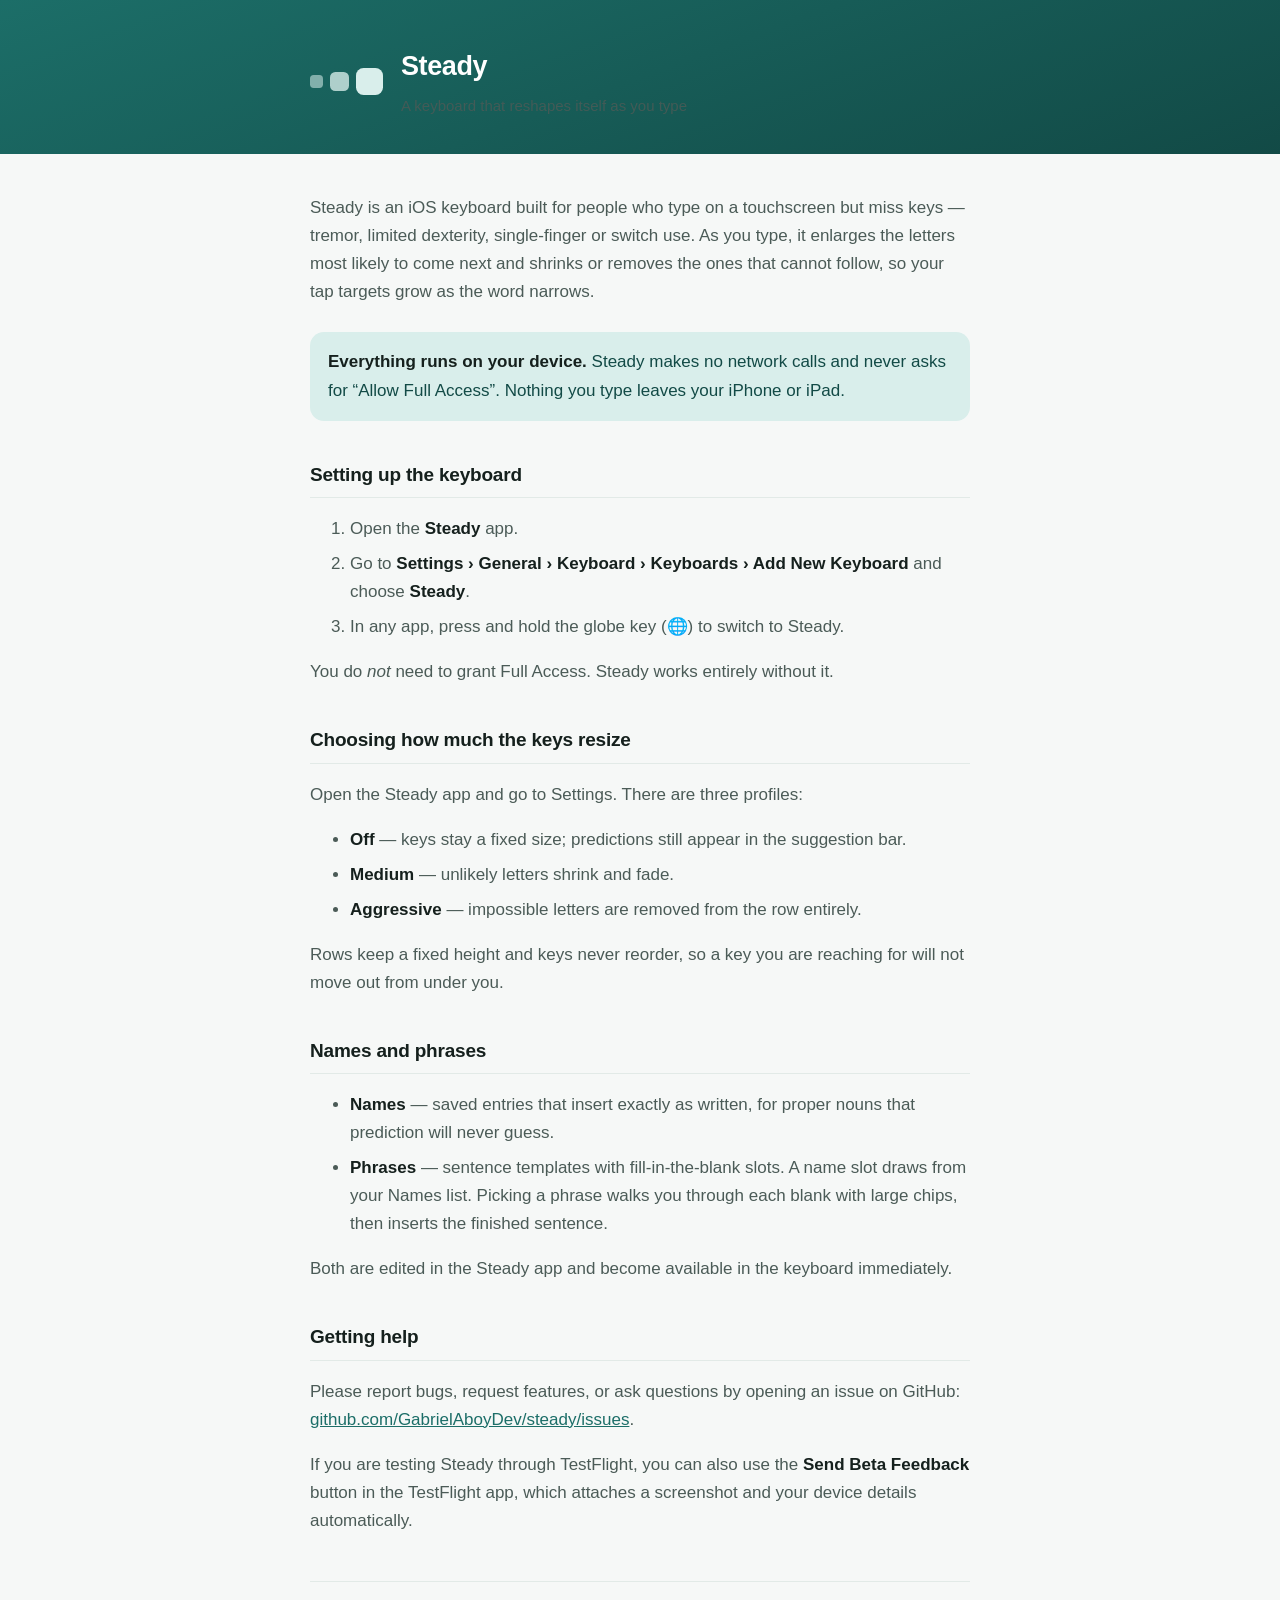
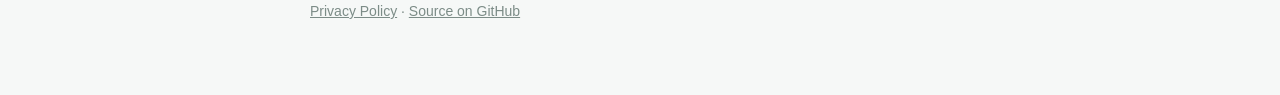
==== docs/index.html @ 4a5da060 "Prepare the app for App Store Connect and TestFlight Nothing in the project was set up for distribut" ====
<!doctype html>
<html lang="en">
<head>
<meta charset="utf-8">
<meta name="viewport" content="width=device-width, initial-scale=1">
<title>Steady — Support</title>
<meta name="description" content="Support for Steady, an iOS keyboard that enlarges the keys you are most likely to need next.">
<link rel="stylesheet" href="styles.css">
</head>
<body>
<header>
  <div class="wrap">
    <span class="mark" aria-hidden="true"><i></i><i></i><i></i></span>
    <div>
      <h1>Steady</h1>
      <p>A keyboard that reshapes itself as you type</p>
    </div>
  </div>
</header>

<main class="wrap">
  <p>Steady is an iOS keyboard built for people who type on a touchscreen but miss
  keys — tremor, limited dexterity, single-finger or switch use. As you type, it
  enlarges the letters most likely to come next and shrinks or removes the ones
  that cannot follow, so your tap targets grow as the word narrows.</p>

  <div class="note">
    <p><strong>Everything runs on your device.</strong> Steady makes no network
    calls and never asks for “Allow Full Access”. Nothing you type leaves your
    iPhone or iPad.</p>
  </div>

  <h2>Setting up the keyboard</h2>
  <ol>
    <li>Open the <strong>Steady</strong> app.</li>
    <li>Go to <strong>Settings › General › Keyboard › Keyboards › Add New Keyboard</strong>
    and choose <strong>Steady</strong>.</li>
    <li>In any app, press and hold the globe key (🌐) to switch to Steady.</li>
  </ol>
  <p>You do <em>not</em> need to grant Full Access. Steady works entirely without it.</p>

  <h2>Choosing how much the keys resize</h2>
  <p>Open the Steady app and go to Settings. There are three profiles:</p>
  <ul>
    <li><strong>Off</strong> — keys stay a fixed size; predictions still appear in the suggestion bar.</li>
    <li><strong>Medium</strong> — unlikely letters shrink and fade.</li>
    <li><strong>Aggressive</strong> — impossible letters are removed from the row entirely.</li>
  </ul>
  <p>Rows keep a fixed height and keys never reorder, so a key you are reaching
  for will not move out from under you.</p>

  <h2>Names and phrases</h2>
  <ul>
    <li><strong>Names</strong> — saved entries that insert exactly as written, for
    proper nouns that prediction will never guess.</li>
    <li><strong>Phrases</strong> — sentence templates with fill-in-the-blank slots.
    A name slot draws from your Names list. Picking a phrase walks you through each
    blank with large chips, then inserts the finished sentence.</li>
  </ul>
  <p>Both are edited in the Steady app and become available in the keyboard immediately.</p>

  <h2>Getting help</h2>
  <p>Please report bugs, request features, or ask questions by opening an issue on
  GitHub: <a href="https://github.com/GabrielAboyDev/steady/issues">github.com/GabrielAboyDev/steady/issues</a>.</p>
  <p>If you are testing Steady through TestFlight, you can also use the
  <strong>Send Beta Feedback</strong> button in the TestFlight app, which attaches
  a screenshot and your device details automatically.</p>

  <footer>
    <a href="privacy.html">Privacy Policy</a> ·
    <a href="https://github.com/GabrielAboyDev/steady">Source on GitHub</a>
  </footer>
</main>
</body>
</html>
---- docs/styles.css ----
:root {
  --brand: #1C6E68;
  --brand-dark: #124A46;
  --brand-soft: #D9EEEB;
  --surface: #F6F8F7;
  --text: #15201D;
  --text-secondary: #4B5B57;
  --rule: #E2EAE7;
}
* { box-sizing: border-box; }
body {
  margin: 0;
  padding: 0 20px 72px;
  background: var(--surface);
  color: var(--text);
  font: 17px/1.65 -apple-system, BlinkMacSystemFont, "Segoe UI", Helvetica, Arial, sans-serif;
  -webkit-text-size-adjust: 100%;
}
.wrap { max-width: 660px; margin: 0 auto; }
header {
  margin: 0 -20px 40px;
  padding: 44px 20px 36px;
  background: linear-gradient(160deg, var(--brand), var(--brand-dark));
  color: #fff;
}
header .wrap { display: flex; align-items: center; gap: 18px; }
.mark { display: flex; align-items: center; gap: 7px; flex: none; }
.mark i { display: block; background: var(--brand-soft); border-radius: 28%; }
.mark i:nth-child(1) { width: 13px; height: 13px; opacity: .55; }
.mark i:nth-child(2) { width: 19px; height: 19px; opacity: .78; }
.mark i:nth-child(3) { width: 27px; height: 27px; }
h1 { margin: 0; font-size: 27px; letter-spacing: -.4px; }
header p { margin: 5px 0 0; opacity: .85; font-size: 15px; }
h2 {
  margin: 38px 0 12px;
  font-size: 19px;
  letter-spacing: -.2px;
  padding-bottom: 7px;
  border-bottom: 1px solid var(--rule);
}
p, li { color: var(--text-secondary); }
li { margin-bottom: 7px; }
strong { color: var(--text); }
a { color: var(--brand); }
.note {
  margin: 26px 0;
  padding: 16px 18px;
  background: var(--brand-soft);
  border-radius: 14px;
}
.note p { margin: 0; color: var(--brand-dark); }
footer {
  margin-top: 46px;
  padding-top: 18px;
  border-top: 1px solid var(--rule);
  font-size: 14px;
  color: #7C8C87;
}
footer a { color: #7C8C87; }
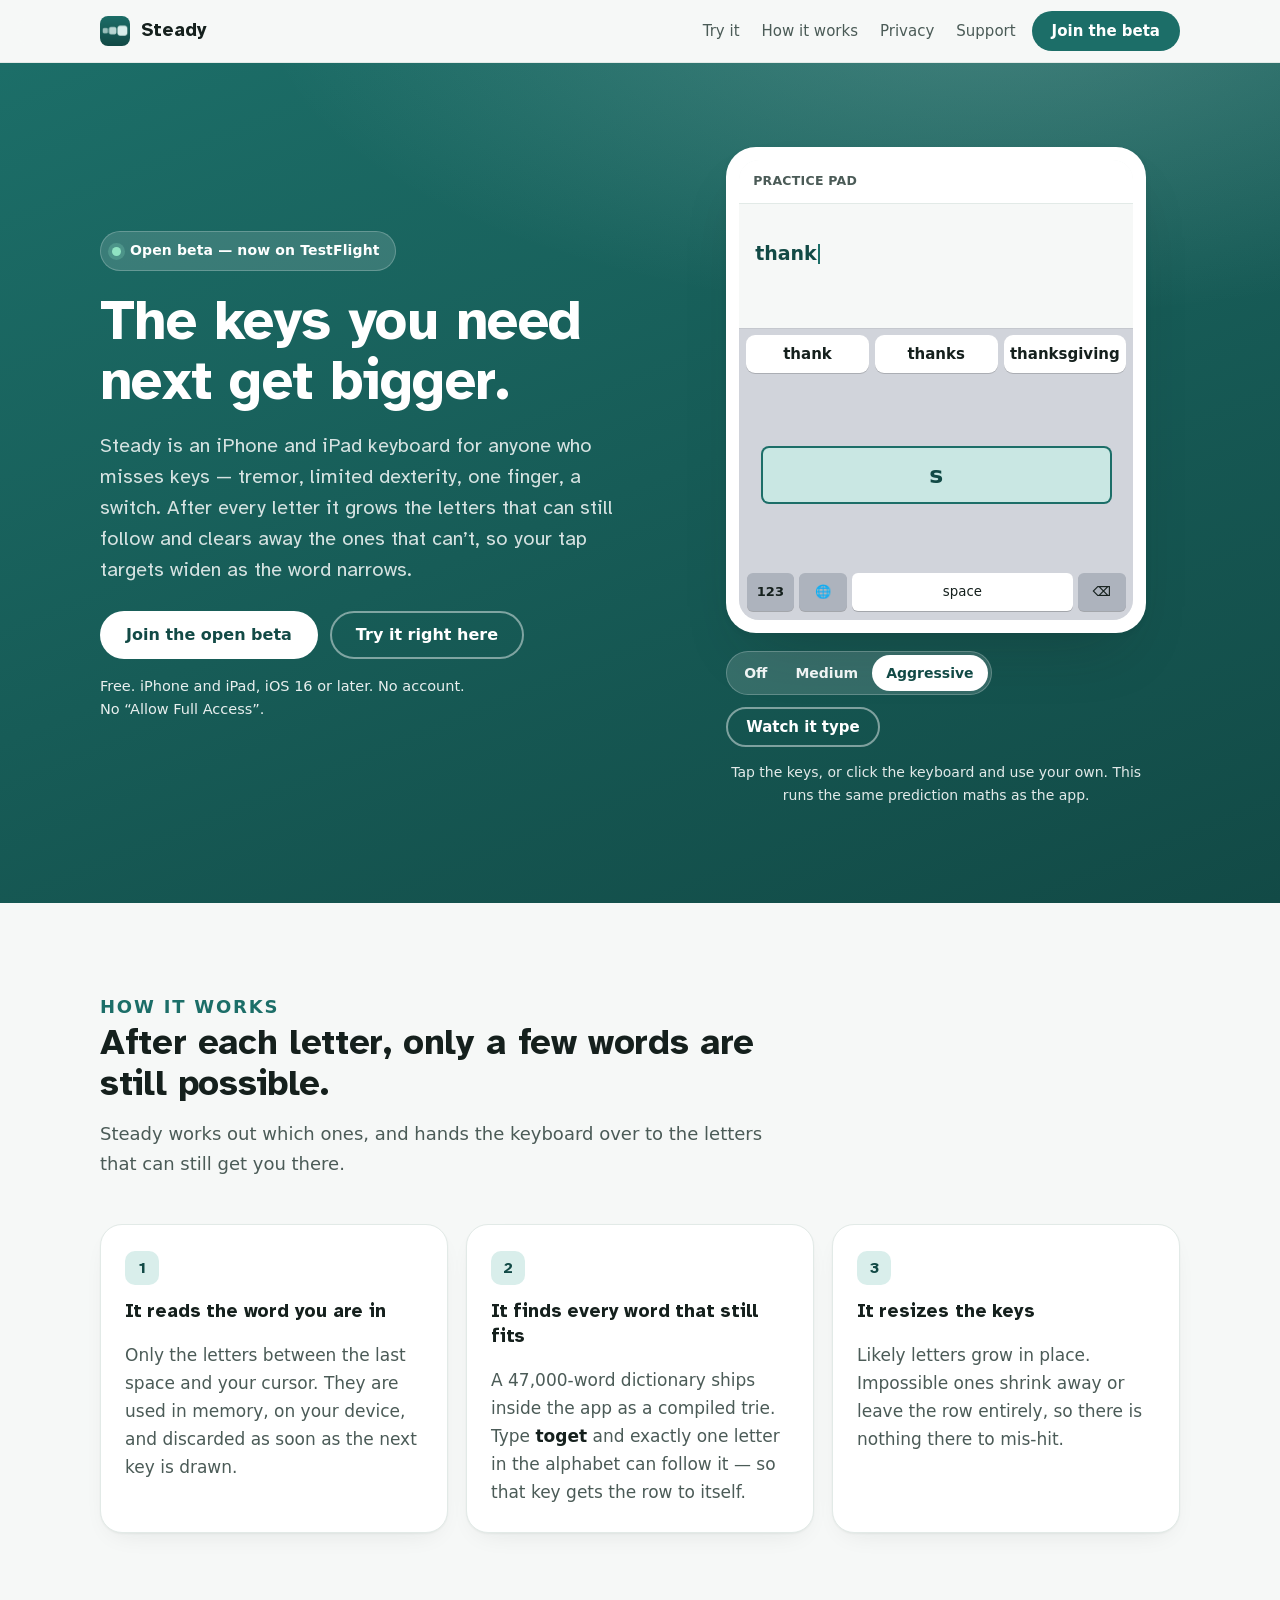
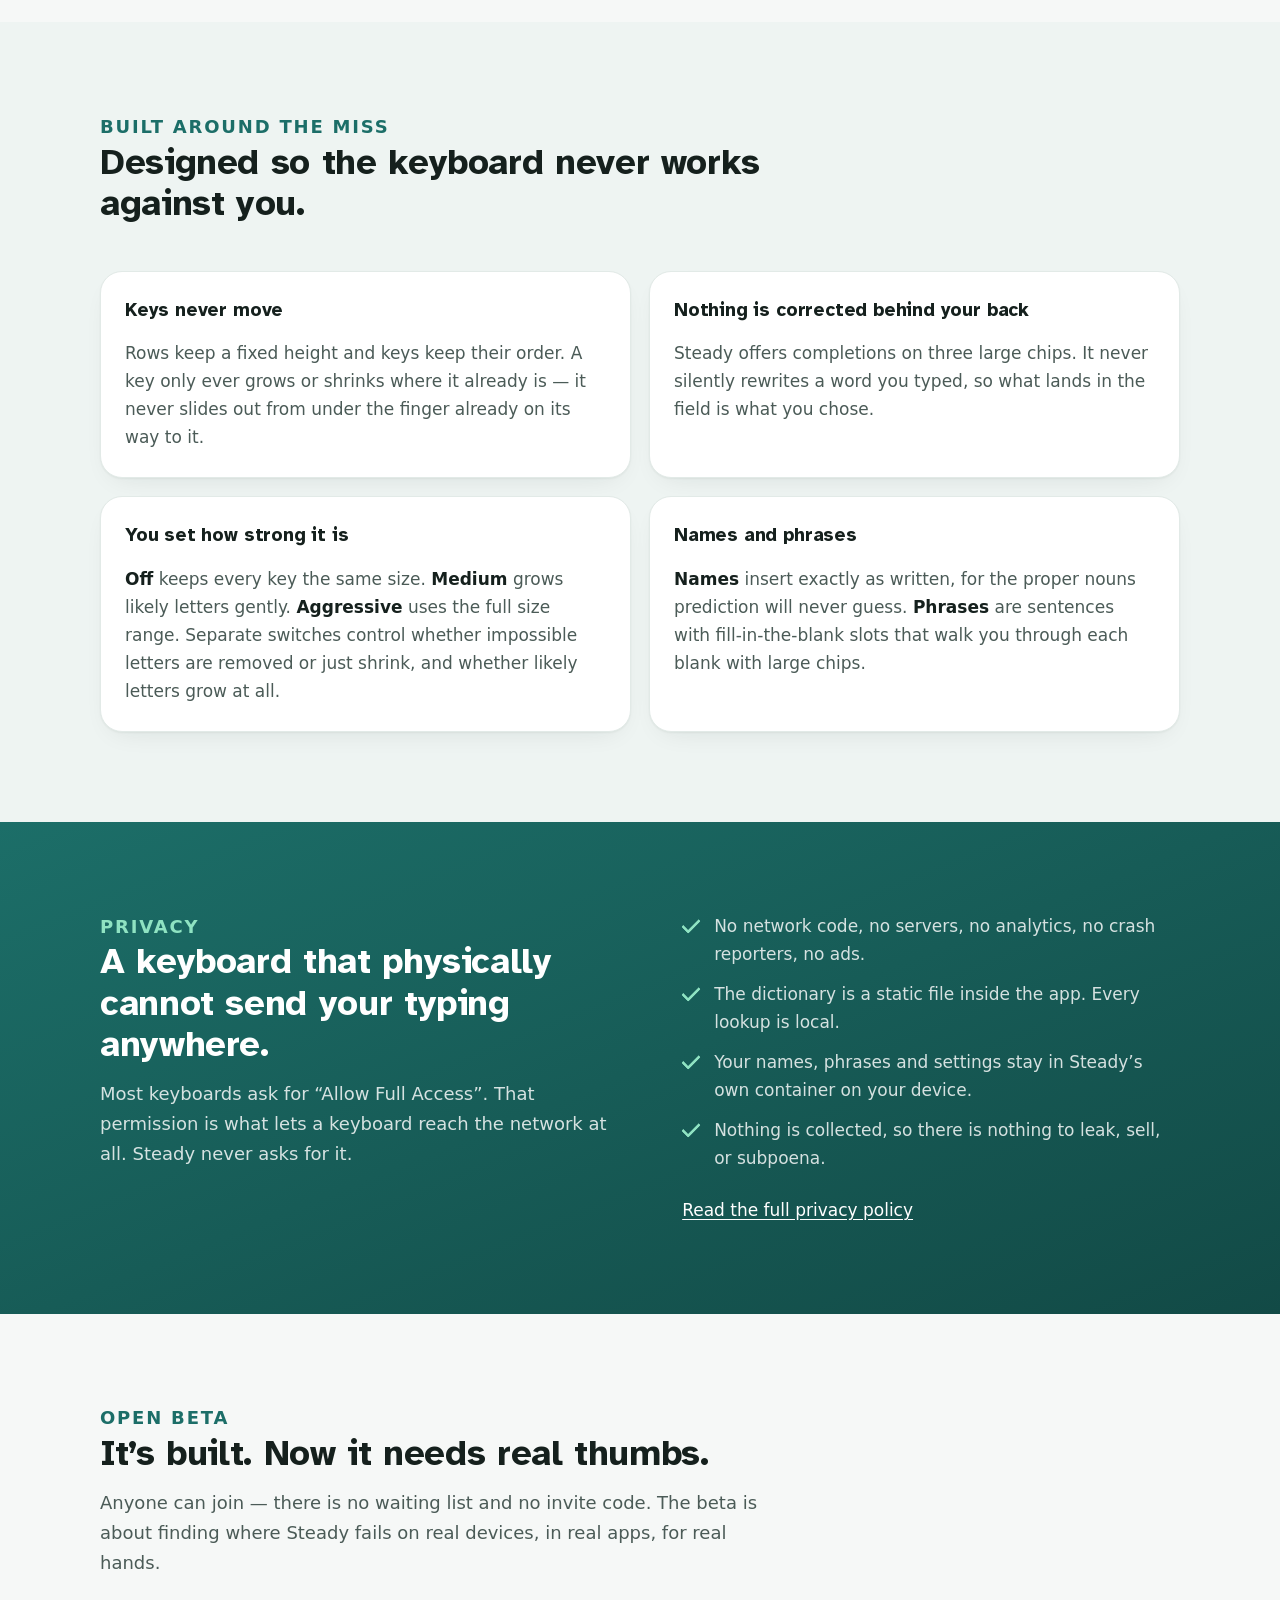
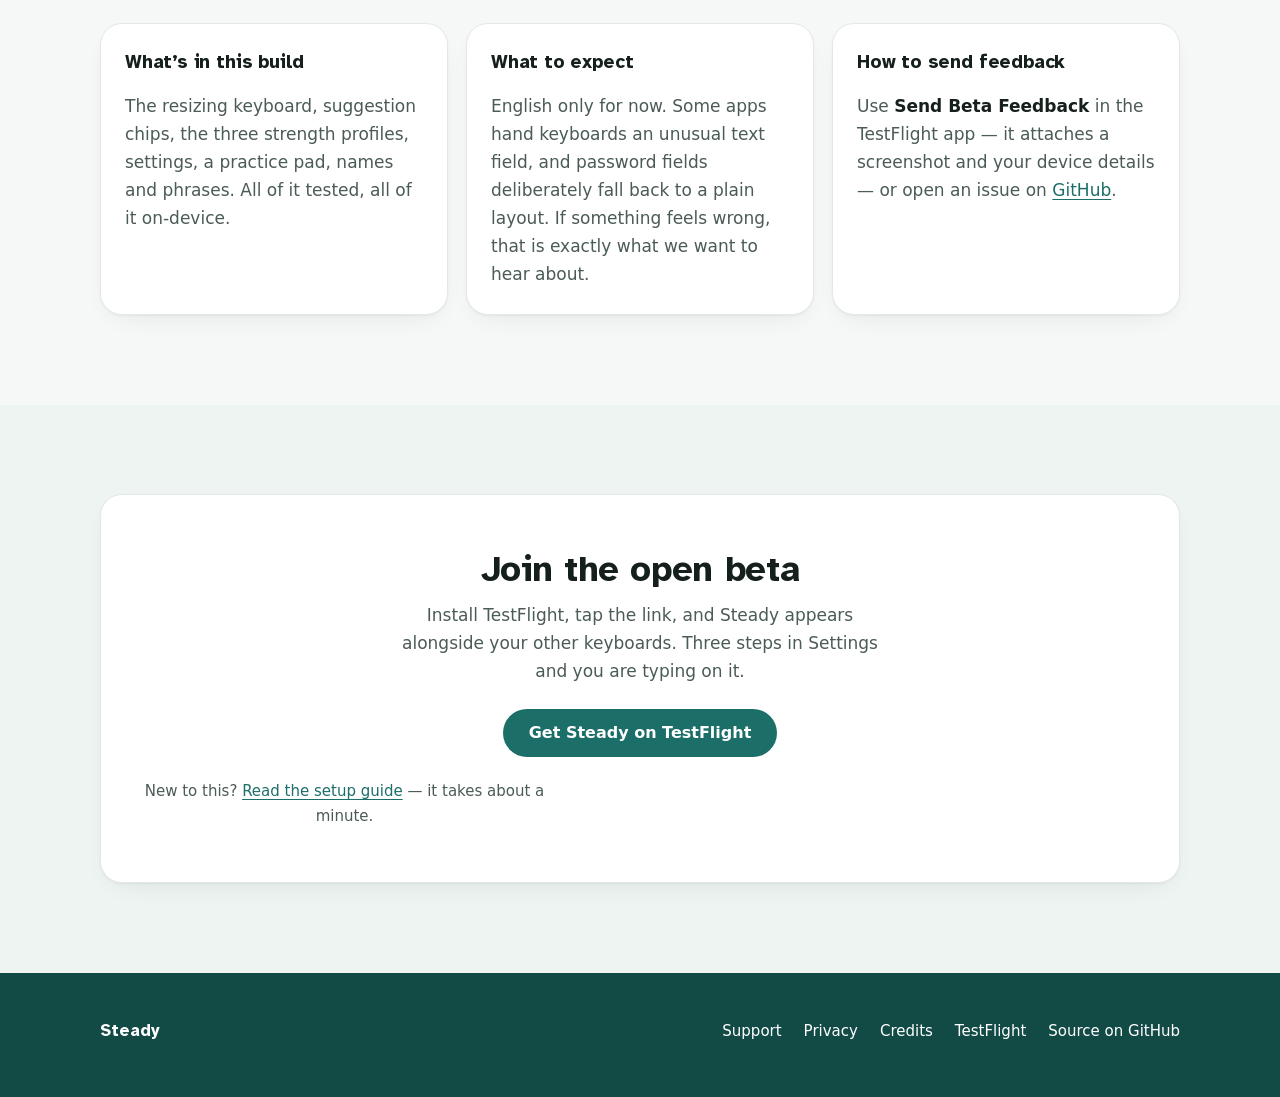
==== commit c0e06430: "Publish the real landing page on steadykeyboard.com The page published at /docs was still an early s" ====
--- a/docs/index.html
+++ b/docs/index.html
@@ -3,73 +3,232 @@
 <head>
 <meta charset="utf-8">
 <meta name="viewport" content="width=device-width, initial-scale=1">
-<title>Steady — Support</title>
-<meta name="description" content="Support for Steady, an iOS keyboard that enlarges the keys you are most likely to need next.">
+<title>Steady — a keyboard that reshapes itself as you type</title>
+<meta name="description" content="Steady is an iPhone and iPad keyboard for people who miss keys. After every letter it enlarges the letters that can still follow and removes the ones that can't. Now in open beta on TestFlight.">
+<link rel="canonical" href="https://steadykeyboard.com/">
 <link rel="stylesheet" href="styles.css">
+<link rel="icon" href="icon.png" type="image/png">
+<link rel="apple-touch-icon" href="icon-180.png">
+<meta name="theme-color" content="#1C6E68">
+<meta property="og:type" content="website">
+<meta property="og:title" content="Steady — a keyboard that reshapes itself as you type">
+<meta property="og:description" content="An iPhone and iPad keyboard for people who miss keys. The letters that can come next get bigger. Now in open beta.">
+<meta property="og:url" content="https://steadykeyboard.com/">
+<meta property="og:image" content="https://steadykeyboard.com/icon.png">
+<meta name="twitter:card" content="summary">
 </head>
 <body>
-<header>
-  <div class="wrap">
-    <span class="mark" aria-hidden="true"><i></i><i></i><i></i></span>
+<a class="skip" href="#main">Skip to content</a>
+
+<header class="topbar">
+  <div class="wrap">
+    <a class="brand" href="index.html">
+      <img src="icon.png" alt="" width="30" height="30">
+      Steady
+    </a>
+    <nav class="navlinks" aria-label="Site">
+      <a href="#demo">Try it</a>
+      <a href="#how">How it works</a>
+      <a href="#privacy">Privacy</a>
+      <a href="support.html">Support</a>
+    </nav>
+    <a class="btn btn-primary btn-sm" href="https://testflight.apple.com/join/VVBRJSdn">Join the beta</a>
+  </div>
+</header>
+
+<main id="main">
+
+<section class="hero on-dark">
+  <div class="wrap hero-grid">
     <div>
-      <h1>Steady</h1>
-      <p>A keyboard that reshapes itself as you type</p>
-    </div>
-  </div>
-</header>
-
-<main class="wrap">
-  <p>Steady is an iOS keyboard built for people who type on a touchscreen but miss
-  keys — tremor, limited dexterity, single-finger or switch use. As you type, it
-  enlarges the letters most likely to come next and shrinks or removes the ones
-  that cannot follow, so your tap targets grow as the word narrows.</p>
-
-  <div class="note">
-    <p><strong>Everything runs on your device.</strong> Steady makes no network
-    calls and never asks for “Allow Full Access”. Nothing you type leaves your
-    iPhone or iPad.</p>
-  </div>
-
-  <h2>Setting up the keyboard</h2>
-  <ol>
-    <li>Open the <strong>Steady</strong> app.</li>
-    <li>Go to <strong>Settings › General › Keyboard › Keyboards › Add New Keyboard</strong>
-    and choose <strong>Steady</strong>.</li>
-    <li>In any app, press and hold the globe key (🌐) to switch to Steady.</li>
-  </ol>
-  <p>You do <em>not</em> need to grant Full Access. Steady works entirely without it.</p>
-
-  <h2>Choosing how much the keys resize</h2>
-  <p>Open the Steady app and go to Settings. There are three profiles:</p>
-  <ul>
-    <li><strong>Off</strong> — keys stay a fixed size; predictions still appear in the suggestion bar.</li>
-    <li><strong>Medium</strong> — unlikely letters shrink and fade.</li>
-    <li><strong>Aggressive</strong> — impossible letters are removed from the row entirely.</li>
-  </ul>
-  <p>Rows keep a fixed height and keys never reorder, so a key you are reaching
-  for will not move out from under you.</p>
-
-  <h2>Names and phrases</h2>
-  <ul>
-    <li><strong>Names</strong> — saved entries that insert exactly as written, for
-    proper nouns that prediction will never guess.</li>
-    <li><strong>Phrases</strong> — sentence templates with fill-in-the-blank slots.
-    A name slot draws from your Names list. Picking a phrase walks you through each
-    blank with large chips, then inserts the finished sentence.</li>
-  </ul>
-  <p>Both are edited in the Steady app and become available in the keyboard immediately.</p>
-
-  <h2>Getting help</h2>
-  <p>Please report bugs, request features, or ask questions by opening an issue on
-  GitHub: <a href="https://github.com/GabrielAboyDev/steady/issues">github.com/GabrielAboyDev/steady/issues</a>.</p>
-  <p>If you are testing Steady through TestFlight, you can also use the
-  <strong>Send Beta Feedback</strong> button in the TestFlight app, which attaches
-  a screenshot and your device details automatically.</p>
-
-  <footer>
-    <a href="privacy.html">Privacy Policy</a> ·
-    <a href="https://github.com/GabrielAboyDev/steady">Source on GitHub</a>
-  </footer>
+      <p class="badge"><span class="dot" aria-hidden="true"></span> Open beta — now on TestFlight</p>
+      <h1>The keys you need next get bigger.</h1>
+      <p class="lede">Steady is an iPhone and iPad keyboard for anyone who misses keys —
+      tremor, limited dexterity, one finger, a switch. After every letter it grows the
+      letters that can still follow and clears away the ones that can’t, so your tap
+      targets widen as the word narrows.</p>
+      <div class="cta-row">
+        <a class="btn btn-primary" href="https://testflight.apple.com/join/VVBRJSdn">Join the open beta</a>
+        <a class="btn btn-ghost" href="#demo">Try it right here</a>
+      </div>
+      <p class="fineprint">
+        <span>Free.</span> <span>iPhone and iPad, iOS 16 or later.</span>
+        <span>No account.</span> <span>No “Allow Full Access”.</span>
+      </p>
+    </div>
+
+    <div id="demo" class="demo-wrap" data-loading tabindex="0" role="group"
+         aria-label="Interactive demo keyboard. Type letters to watch the keys resize.">
+      <div class="device">
+        <div class="screen">
+          <div class="screen-bar">Practice pad</div>
+          <p class="field" data-field role="status" aria-live="polite" aria-atomic="true"></p>
+          <div class="chips" data-chips role="group" aria-label="Word suggestions"></div>
+          <div class="tray" data-tray role="group" aria-label="Keyboard"></div>
+        </div>
+      </div>
+      <div class="demo-foot">
+        <div class="seg" data-seg role="group" aria-label="Resize strength">
+          <button type="button" data-profile="off" aria-pressed="false">Off</button>
+          <button type="button" data-profile="medium" aria-pressed="false">Medium</button>
+          <button type="button" data-profile="aggressive" aria-pressed="true">Aggressive</button>
+        </div>
+        <button type="button" class="btn btn-ghost btn-sm" data-play aria-pressed="false">Watch it type</button>
+      </div>
+      <noscript><p class="nojs-note">The live keyboard needs JavaScript. Everything it shows, the app does on your device without a network.</p></noscript>
+      <p class="demo-hint">Tap the keys, or click the keyboard and use your own.
+      This runs the same prediction maths as the app.</p>
+    </div>
+  </div>
+</section>
+
+<section id="how">
+  <div class="wrap">
+    <div class="section-head">
+      <p class="eyebrow">How it works</p>
+      <h2>After each letter, only a few words are still possible.</h2>
+      <p>Steady works out which ones, and hands the keyboard over to the letters that
+      can still get you there.</p>
+    </div>
+    <div class="cards">
+      <div class="card">
+        <span class="step-no" aria-hidden="true">1</span>
+        <h3>It reads the word you are in</h3>
+        <p>Only the letters between the last space and your cursor. They are used in
+        memory, on your device, and discarded as soon as the next key is drawn.</p>
+      </div>
+      <div class="card">
+        <span class="step-no" aria-hidden="true">2</span>
+        <h3>It finds every word that still fits</h3>
+        <p>A 47,000-word dictionary ships inside the app as a compiled trie. Type
+        <strong>toget</strong> and exactly one letter in the alphabet can follow it —
+        so that key gets the row to itself.</p>
+      </div>
+      <div class="card">
+        <span class="step-no" aria-hidden="true">3</span>
+        <h3>It resizes the keys</h3>
+        <p>Likely letters grow in place. Impossible ones shrink away or leave the row
+        entirely, so there is nothing there to mis-hit.</p>
+      </div>
+    </div>
+  </div>
+</section>
+
+<section class="alt">
+  <div class="wrap">
+    <div class="section-head">
+      <p class="eyebrow">Built around the miss</p>
+      <h2>Designed so the keyboard never works against you.</h2>
+    </div>
+    <div class="cards two">
+      <div class="card">
+        <h3>Keys never move</h3>
+        <p>Rows keep a fixed height and keys keep their order. A key only ever grows
+        or shrinks where it already is — it never slides out from under the finger
+        already on its way to it.</p>
+      </div>
+      <div class="card">
+        <h3>Nothing is corrected behind your back</h3>
+        <p>Steady offers completions on three large chips. It never silently rewrites
+        a word you typed, so what lands in the field is what you chose.</p>
+      </div>
+      <div class="card">
+        <h3>You set how strong it is</h3>
+        <p><strong>Off</strong> keeps every key the same size. <strong>Medium</strong>
+        grows likely letters gently. <strong>Aggressive</strong> uses the full size
+        range. Separate switches control whether impossible letters are removed or
+        just shrink, and whether likely letters grow at all.</p>
+      </div>
+      <div class="card">
+        <h3>Names and phrases</h3>
+        <p><strong>Names</strong> insert exactly as written, for the proper nouns
+        prediction will never guess. <strong>Phrases</strong> are sentences with
+        fill-in-the-blank slots that walk you through each blank with large chips.</p>
+      </div>
+    </div>
+  </div>
+</section>
+
+<section class="band" id="privacy">
+  <div class="wrap split">
+    <div class="section-head" style="margin-bottom:0">
+      <p class="eyebrow" style="color:#8FE3C2">Privacy</p>
+      <h2>A keyboard that physically cannot send your typing anywhere.</h2>
+      <p>Most keyboards ask for “Allow Full Access”. That permission is what lets a
+      keyboard reach the network at all. Steady never asks for it.</p>
+    </div>
+    <div>
+      <ul class="ticks">
+        <li>No network code, no servers, no analytics, no crash reporters, no ads.</li>
+        <li>The dictionary is a static file inside the app. Every lookup is local.</li>
+        <li>Your names, phrases and settings stay in Steady’s own container on your device.</li>
+        <li>Nothing is collected, so there is nothing to leak, sell, or subpoena.</li>
+      </ul>
+      <p style="margin:24px 0 0"><a href="privacy.html">Read the full privacy policy</a></p>
+    </div>
+  </div>
+</section>
+
+<section id="beta">
+  <div class="wrap">
+    <div class="section-head">
+      <p class="eyebrow">Open beta</p>
+      <h2>It’s built. Now it needs real thumbs.</h2>
+      <p>Anyone can join — there is no waiting list and no invite code. The beta is
+      about finding where Steady fails on real devices, in real apps, for real hands.</p>
+    </div>
+    <div class="cards">
+      <div class="card">
+        <h3>What’s in this build</h3>
+        <p>The resizing keyboard, suggestion chips, the three strength profiles,
+        settings, a practice pad, names and phrases. All of it tested, all of it
+        on-device.</p>
+      </div>
+      <div class="card">
+        <h3>What to expect</h3>
+        <p>English only for now. Some apps hand keyboards an unusual text field, and
+        password fields deliberately fall back to a plain layout. If something feels
+        wrong, that is exactly what we want to hear about.</p>
+      </div>
+      <div class="card">
+        <h3>How to send feedback</h3>
+        <p>Use <strong>Send Beta Feedback</strong> in the TestFlight app — it attaches
+        a screenshot and your device details — or open an issue on
+        <a href="https://github.com/GabrielAboyDev/steady/issues">GitHub</a>.</p>
+      </div>
+    </div>
+  </div>
+</section>
+
+<section class="alt">
+  <div class="wrap">
+    <div class="cta-block">
+      <h2>Join the open beta</h2>
+      <p>Install TestFlight, tap the link, and Steady appears alongside your other
+      keyboards. Three steps in Settings and you are typing on it.</p>
+      <a class="btn btn-primary" href="https://testflight.apple.com/join/VVBRJSdn">Get Steady on TestFlight</a>
+      <p style="margin:22px 0 0;font-size:15px">
+        New to this? <a href="support.html">Read the setup guide</a> — it takes about a minute.
+      </p>
+    </div>
+  </div>
+</section>
+
 </main>
+
+<footer class="site-footer">
+  <div class="wrap">
+    <span class="brand">Steady</span>
+    <nav class="footer-links" aria-label="Footer">
+      <a href="support.html">Support</a>
+      <a href="privacy.html">Privacy</a>
+      <a href="support.html#credits">Credits</a>
+      <a href="https://testflight.apple.com/join/VVBRJSdn">TestFlight</a>
+      <a href="https://github.com/GabrielAboyDev/steady">Source on GitHub</a>
+    </nav>
+  </div>
+</footer>
+
+<script src="keyboard-demo.js" defer></script>
 </body>
 </html>
--- a/docs/styles.css
+++ b/docs/styles.css
@@ -1,59 +1,604 @@
+/* Steady — site styles.
+   Brand tokens mirror branding/palette.css and Shared/Theme.swift.
+   The page chrome follows the system light/dark setting; the keyboard demo
+   stays light, because it is a picture of the app. */
+
+@font-face {
+  font-family: "Atkinson Hyperlegible";
+  src: url("fonts/atkinson-hyperlegible-400.woff2") format("woff2");
+  font-weight: 400;
+  font-style: normal;
+  font-display: swap;
+}
+@font-face {
+  font-family: "Atkinson Hyperlegible";
+  src: url("fonts/atkinson-hyperlegible-700.woff2") format("woff2");
+  font-weight: 700;
+  font-style: normal;
+  font-display: swap;
+}
+
 :root {
   --brand: #1C6E68;
   --brand-dark: #124A46;
   --brand-soft: #D9EEEB;
+  --positive: #3F7D4A;
+  --caution: #B2791F;
+
   --surface: #F6F8F7;
+  --raised: #FFFFFF;
+  --sunken: #EEF4F2;
   --text: #15201D;
-  --text-secondary: #4B5B57;
+  --text-2: #4B5B57;
+  --text-3: #7C8C87;
   --rule: #E2EAE7;
-}
-* { box-sizing: border-box; }
+  --rule-strong: #C7D5D1;
+
+  --on-brand: #FFFFFF;
+  --on-brand-2: rgba(255, 255, 255, .82);
+
+  --radius: 14px;
+  --radius-lg: 22px;
+  --pill: 999px;
+  --shadow: 0 1px 2px rgba(20, 32, 29, .05), 0 10px 28px -14px rgba(20, 32, 29, .12);
+  --shadow-lg: 0 2px 6px rgba(20, 32, 29, .06), 0 32px 64px -28px rgba(20, 32, 29, .28);
+
+  --display: "Atkinson Hyperlegible", ui-sans-serif, system-ui, -apple-system, sans-serif;
+  --sans: ui-sans-serif, system-ui, -apple-system, BlinkMacSystemFont, "Segoe UI", Helvetica, Arial, sans-serif;
+
+  --gutter: 20px;
+  --measure: 680px;
+  --wide: 1120px;
+  color-scheme: light;
+}
+
+@media (prefers-color-scheme: dark) {
+  :root {
+    --brand: #4FA9A1;
+    --brand-dark: #0E3B38;
+    --brand-soft: #16302E;
+    --surface: #0D1716;
+    --raised: #142120;
+    --sunken: #101B1A;
+    --text: #EAF2F0;
+    --text-2: #B3C4C0;
+    --text-3: #8A9D99;
+    --rule: #22312F;
+    --rule-strong: #2E403D;
+    --shadow: 0 1px 2px rgba(0, 0, 0, .4), 0 10px 28px -14px rgba(0, 0, 0, .6);
+    --shadow-lg: 0 2px 6px rgba(0, 0, 0, .45), 0 32px 64px -28px rgba(0, 0, 0, .75);
+    color-scheme: dark;
+  }
+}
+
+*, *::before, *::after { box-sizing: border-box; }
+
+html { -webkit-text-size-adjust: 100%; scroll-behavior: smooth; }
+@media (prefers-reduced-motion: reduce) {
+  html { scroll-behavior: auto; }
+  *, *::before, *::after {
+    animation-duration: .001ms !important;
+    animation-iteration-count: 1 !important;
+    transition-duration: .001ms !important;
+  }
+}
+
 body {
   margin: 0;
-  padding: 0 20px 72px;
   background: var(--surface);
   color: var(--text);
-  font: 17px/1.65 -apple-system, BlinkMacSystemFont, "Segoe UI", Helvetica, Arial, sans-serif;
-  -webkit-text-size-adjust: 100%;
-}
-.wrap { max-width: 660px; margin: 0 auto; }
-header {
-  margin: 0 -20px 40px;
-  padding: 44px 20px 36px;
-  background: linear-gradient(160deg, var(--brand), var(--brand-dark));
+  font-family: var(--sans);
+  font-size: 17px;
+  line-height: 1.65;
+}
+
+h1, h2, h3, .display { font-family: var(--display); letter-spacing: -.01em; }
+p, li { color: var(--text-2); }
+strong { color: var(--text); font-weight: 700; }
+a { color: var(--brand); text-underline-offset: 3px; }
+a:hover { text-decoration-thickness: 2px; }
+
+:focus-visible {
+  outline: 3px solid var(--brand);
+  outline-offset: 3px;
+  border-radius: 4px;
+}
+
+.wrap { width: 100%; max-width: var(--wide); margin: 0 auto; padding: 0 var(--gutter); }
+.prose { max-width: var(--measure); }
+.center { text-align: center; margin-left: auto; margin-right: auto; }
+
+.skip {
+  position: absolute;
+  left: -9999px;
+  top: 0;
+  background: var(--raised);
+  color: var(--text);
+  padding: 12px 18px;
+  border-radius: 0 0 var(--radius) 0;
+  z-index: 50;
+}
+.skip:focus { left: 0; }
+
+/* ---------- Top bar ---------- */
+
+.topbar {
+  position: sticky;
+  top: 0;
+  z-index: 30;
+  background: color-mix(in srgb, var(--surface) 86%, transparent);
+  -webkit-backdrop-filter: saturate(180%) blur(14px);
+  backdrop-filter: saturate(180%) blur(14px);
+  border-bottom: 1px solid var(--rule);
+}
+.topbar .wrap {
+  display: flex;
+  align-items: center;
+  gap: 16px;
+  min-height: 62px;
+}
+.brand {
+  display: flex;
+  align-items: center;
+  gap: 11px;
+  font-family: var(--display);
+  font-weight: 700;
+  font-size: 19px;
+  color: var(--text);
+  text-decoration: none;
+  margin-right: auto;
+}
+.brand img { width: 30px; height: 30px; border-radius: 8px; display: block; }
+.navlinks { display: flex; gap: 22px; font-size: 15px; }
+.navlinks a { color: var(--text-2); text-decoration: none; }
+.navlinks a:hover { color: var(--brand); text-decoration: underline; }
+@media (max-width: 720px) { .navlinks { display: none; } }
+
+/* ---------- Buttons ---------- */
+
+.btn {
+  display: inline-flex;
+  align-items: center;
+  justify-content: center;
+  gap: 9px;
+  min-height: 48px;
+  padding: 12px 24px;
+  border-radius: var(--pill);
+  border: 2px solid transparent;
+  font: 600 16px/1.2 var(--sans);
+  text-decoration: none;
+  cursor: pointer;
+  transition: transform .14s ease, background-color .14s ease, border-color .14s ease;
+}
+.btn:active { transform: translateY(1px); }
+.btn-primary { background: var(--brand); color: #fff; }
+.btn-primary:hover { background: var(--brand-dark); }
+.btn-ghost { background: transparent; color: var(--text); border-color: var(--rule-strong); }
+.btn-ghost:hover { border-color: var(--brand); color: var(--brand); }
+.btn-sm { min-height: 40px; padding: 8px 18px; font-size: 15px; }
+.topbar .btn { flex: none; }
+
+/* On the teal hero */
+.on-dark .btn-primary { background: #fff; color: var(--brand-dark); }
+.on-dark .btn-primary:hover { background: var(--brand-soft); }
+.on-dark .btn-ghost { color: #fff; border-color: rgba(255, 255, 255, .45); }
+.on-dark .btn-ghost:hover { border-color: #fff; color: #fff; background: rgba(255, 255, 255, .08); }
+.on-dark :focus-visible { outline-color: #fff; }
+
+/* ---------- Hero ---------- */
+
+.hero {
+  background:
+    radial-gradient(1200px 520px at 78% -8%, rgba(217, 238, 235, .22), transparent 62%),
+    linear-gradient(158deg, #1C6E68 0%, #124A46 100%);
+  color: var(--on-brand);
+  padding: clamp(40px, 7vw, 84px) 0 clamp(52px, 8vw, 96px);
+  overflow: hidden;
+}
+.hero-grid {
+  display: grid;
+  grid-template-columns: minmax(0, 1.04fr) minmax(0, .96fr);
+  gap: clamp(32px, 5vw, 64px);
+  align-items: center;
+}
+@media (max-width: 900px) {
+  .hero-grid { grid-template-columns: 1fr; gap: 40px; }
+}
+
+.badge {
+  display: inline-flex;
+  align-items: center;
+  gap: 9px;
+  padding: 7px 15px 7px 11px;
+  border-radius: var(--pill);
+  background: rgba(255, 255, 255, .14);
+  border: 1px solid rgba(255, 255, 255, .22);
+  font-size: 14px;
+  font-weight: 600;
+  letter-spacing: .01em;
   color: #fff;
-}
-header .wrap { display: flex; align-items: center; gap: 18px; }
-.mark { display: flex; align-items: center; gap: 7px; flex: none; }
-.mark i { display: block; background: var(--brand-soft); border-radius: 28%; }
-.mark i:nth-child(1) { width: 13px; height: 13px; opacity: .55; }
-.mark i:nth-child(2) { width: 19px; height: 19px; opacity: .78; }
-.mark i:nth-child(3) { width: 27px; height: 27px; }
-h1 { margin: 0; font-size: 27px; letter-spacing: -.4px; }
-header p { margin: 5px 0 0; opacity: .85; font-size: 15px; }
-h2 {
-  margin: 38px 0 12px;
+  margin: 0 0 20px;
+}
+.badge .dot {
+  width: 9px;
+  height: 9px;
+  border-radius: 50%;
+  background: #8FE3C2;
+  box-shadow: 0 0 0 4px rgba(143, 227, 194, .22);
+}
+
+.hero h1 {
+  margin: 0 0 18px;
+  font-size: clamp(34px, 5.4vw, 56px);
+  line-height: 1.08;
+  color: #fff;
+}
+.hero .lede {
+  margin: 0 0 14px;
+  font-family: var(--display);
+  font-size: clamp(17px, 2vw, 20px);
+  line-height: 1.55;
+  color: var(--on-brand-2);
+  max-width: 34em;
+}
+.cta-row { display: flex; flex-wrap: wrap; gap: 12px; margin: 26px 0 16px; }
+.fineprint {
+  margin: 0;
+  font-size: 14.5px;
+  color: rgba(255, 255, 255, .9);
+}
+.fineprint span { white-space: nowrap; }
+
+/* ---------- Device + demo ---------- */
+
+.device {
+  --key-base: clamp(27px, 4.4vw, 38px);
+  width: 100%;
+  max-width: 420px;
+  margin: 0 auto;
+  background: #fff;
+  border-radius: 30px;
+  padding: 12px;
+  box-shadow: var(--shadow-lg);
+  border: 1px solid rgba(255, 255, 255, .5);
+}
+.screen {
+  background: #F6F8F7;
+  border-radius: 20px;
+  overflow: hidden;
+  display: flex;
+  flex-direction: column;
+  min-height: 330px;
+}
+.screen-bar {
+  display: flex;
+  align-items: center;
+  gap: 8px;
+  padding: 11px 14px;
+  background: #fff;
+  border-bottom: 1px solid #E2EAE7;
+  font-size: 12.5px;
+  font-weight: 600;
+  color: #4B5B57;
+  letter-spacing: .02em;
+  text-transform: uppercase;
+}
+.field {
+  flex: 1;
+  padding: 16px 16px 20px;
   font-size: 19px;
-  letter-spacing: -.2px;
-  padding-bottom: 7px;
+  line-height: 1.5;
+  color: #15201D;
+  word-break: break-word;
+  min-height: 86px;
+}
+.field .placeholder { color: #5C6C68; }
+.field .prefix { color: #124A46; font-weight: 700; }
+.caret {
+  display: inline-block;
+  width: 2px;
+  height: 1.05em;
+  background: #1C6E68;
+  vertical-align: text-bottom;
+  margin-left: 1px;
+  animation: blink 1.1s steps(2, start) infinite;
+}
+@keyframes blink { to { visibility: hidden; } }
+
+.chips {
+  display: flex;
+  gap: 6px;
+  padding: 6px 7px;
+  background: #D1D4DB;
+  border-top: 1px solid rgba(0, 0, 0, .06);
+}
+.chip {
+  flex: 1 1 0;
+  min-width: 0;
+  min-height: 38px;
+  padding: 6px 4px;
+  border: 0;
+  border-radius: 9px;
+  background: #fff;
+  color: #15201D;
+  font: 600 15px/1.2 var(--sans);
+  cursor: pointer;
+  overflow: hidden;
+  text-overflow: ellipsis;
+  white-space: nowrap;
+  box-shadow: 0 1px 0 rgba(0, 0, 0, .18);
+}
+.chip:hover { background: var(--brand-soft); }
+.chip:disabled { opacity: .45; cursor: default; box-shadow: none; }
+
+.tray {
+  background: #D1D4DB;
+  padding: 2px 5px 9px;
+  display: flex;
+  flex-direction: column;
+  gap: 7px;
+}
+.krow {
+  display: flex;
+  align-items: flex-end;
+  height: calc(var(--key-base) * 1.5);
+}
+.krow.indent { padding: 0 calc(var(--key-base) * .42); }
+.key {
+  flex: 1 1 0;
+  min-width: 0;
+  margin: 0 2.5px;
+  border: 0;
+  border-radius: 6px;
+  background: #fff;
+  color: #15201D;
+  font-family: var(--sans);
+  font-weight: 500;
+  cursor: pointer;
+  box-shadow: 0 1px 0 rgba(0, 0, 0, .22);
+  padding: 0;
+  display: flex;
+  align-items: center;
+  justify-content: center;
+  height: var(--key-base);
+  transition: flex-grow .18s ease-out, height .18s ease-out, font-size .18s ease-out,
+    background-color .18s ease-out, opacity .18s ease-out, box-shadow .18s ease-out;
+}
+.key.t-most { background: #C9E7E3; color: #124A46; font-weight: 700; box-shadow: 0 0 0 2px #1C6E68, 0 1px 0 rgba(0, 0, 0, .22); }
+.key.t-likely { background: #DCEDEB; }
+.key.t-possible { background: #EDF5F4; }
+.key.t-unlikely { background: #fff; }
+.key.t-impossible { background: #ECEEF1; color: #7C8C87; opacity: .34; }
+.key.hidden { display: none; }
+.key.util, .key.deco {
+  background: #ADB3BD;
+  color: #15201D;
+  font-size: 13px;
+  font-weight: 600;
+  flex-grow: 0;
+  flex-basis: calc(var(--key-base) * 1.25);
+}
+.key.deco { cursor: default; }
+.key.space { flex-grow: 4; background: #fff; }
+.krow.bottom { height: var(--key-base); }
+.krow.bottom .key { height: var(--key-base); }
+
+.demo-foot {
+  display: flex;
+  flex-wrap: wrap;
+  align-items: center;
+  justify-content: space-between;
+  gap: 12px 16px;
+  margin: 18px auto 0;
+  max-width: 420px;
+}
+.seg {
+  display: inline-flex;
+  padding: 3px;
+  border-radius: var(--pill);
+  background: rgba(255, 255, 255, .14);
+  border: 1px solid rgba(255, 255, 255, .22);
+}
+.seg button {
+  appearance: none;
+  border: 0;
+  background: transparent;
+  color: rgba(255, 255, 255, .92);
+  font: 600 14px/1 var(--sans);
+  padding: 9px 14px;
+  border-radius: var(--pill);
+  cursor: pointer;
+  min-height: 36px;
+}
+.seg button[aria-pressed="true"] { background: #fff; color: var(--brand-dark); }
+.demo-hint {
+  margin: 14px auto 0;
+  max-width: 420px;
+  font-size: 14px;
+  color: rgba(255, 255, 255, .88);
+  text-align: center;
+}
+.demo-wrap:focus-visible { outline: 3px solid #fff; outline-offset: 10px; border-radius: 34px; }
+
+/* ---------- Sections ---------- */
+
+section { padding: clamp(52px, 7vw, 92px) 0; }
+.section-head { max-width: var(--measure); margin-bottom: clamp(28px, 4vw, 46px); }
+.eyebrow {
+  margin: 0 0 10px;
+  font-size: 13px;
+  font-weight: 700;
+  letter-spacing: .1em;
+  text-transform: uppercase;
+  color: var(--brand);
+}
+h2 { margin: 0 0 14px; font-size: clamp(26px, 3.4vw, 36px); line-height: 1.15; color: var(--text); }
+h3 { margin: 0 0 8px; font-size: 19px; line-height: 1.3; color: var(--text); }
+.section-head p { margin: 0; font-size: 18px; }
+
+.cards { display: grid; gap: 18px; grid-template-columns: repeat(3, minmax(0, 1fr)); }
+.cards.two { grid-template-columns: repeat(2, minmax(0, 1fr)); }
+@media (max-width: 860px) { .cards, .cards.two { grid-template-columns: 1fr; } }
+.card {
+  background: var(--raised);
+  border: 1px solid var(--rule);
+  border-radius: var(--radius-lg);
+  padding: 26px 24px;
+  box-shadow: var(--shadow);
+}
+.card p:last-child { margin-bottom: 0; }
+.step-no {
+  display: inline-flex;
+  align-items: center;
+  justify-content: center;
+  width: 34px;
+  height: 34px;
+  border-radius: 10px;
+  background: var(--brand-soft);
+  color: var(--brand-dark);
+  font: 700 16px/1 var(--display);
+  margin-bottom: 14px;
+}
+@media (prefers-color-scheme: dark) {
+  .step-no { background: var(--brand-soft); color: var(--brand); }
+}
+
+.alt { background: var(--sunken); }
+
+/* Privacy band */
+.band {
+  background: linear-gradient(158deg, #1C6E68 0%, #124A46 100%);
+  color: #fff;
+}
+.band h2, .band h3 { color: #fff; }
+.band p, .band li { color: var(--on-brand-2); }
+.band .card {
+  background: rgba(255, 255, 255, .08);
+  border-color: rgba(255, 255, 255, .16);
+  box-shadow: none;
+}
+.band strong { color: #fff; }
+.band a { color: #fff; }
+
+/* Checklist */
+.ticks { list-style: none; margin: 0; padding: 0; }
+.ticks li {
+  position: relative;
+  padding-left: 32px;
+  margin-bottom: 12px;
+}
+.ticks li::before {
+  content: "";
+  position: absolute;
+  left: 0;
+  top: .42em;
+  width: 18px;
+  height: 10px;
+  border-left: 3px solid var(--brand);
+  border-bottom: 3px solid var(--brand);
+  transform: rotate(-45deg);
+  border-radius: 2px;
+}
+.band .ticks li::before { border-color: #8FE3C2; }
+
+/* Call to action block */
+.cta-block {
+  text-align: center;
+  background: var(--raised);
+  border: 1px solid var(--rule);
+  border-radius: var(--radius-lg);
+  padding: clamp(32px, 5vw, 54px) 24px;
+  box-shadow: var(--shadow);
+}
+.cta-block h2 { margin-bottom: 10px; }
+.cta-block p { margin: 0 auto 24px; max-width: 46ch; }
+
+/* Prose pages (support, privacy) */
+.page-head {
+  background: linear-gradient(158deg, #1C6E68 0%, #124A46 100%);
+  color: #fff;
+  padding: clamp(36px, 6vw, 64px) 0 clamp(32px, 5vw, 54px);
+}
+.page-head h1 { margin: 0 0 10px; font-size: clamp(30px, 4.4vw, 44px); color: #fff; }
+.page-head p { margin: 0; color: var(--on-brand-2); font-size: 18px; }
+.doc { padding: clamp(34px, 5vw, 60px) 0 clamp(50px, 7vw, 80px); }
+.doc h2 {
+  margin: 44px 0 12px;
+  font-size: 23px;
+  padding-bottom: 8px;
   border-bottom: 1px solid var(--rule);
 }
-p, li { color: var(--text-secondary); }
-li { margin-bottom: 7px; }
-strong { color: var(--text); }
-a { color: var(--brand); }
+.doc h2:first-child { margin-top: 0; }
+.doc h3 { margin: 26px 0 6px; }
+.doc ol, .doc ul { padding-left: 22px; }
+.doc li { margin-bottom: 8px; }
 .note {
   margin: 26px 0;
-  padding: 16px 18px;
+  padding: 18px 20px;
   background: var(--brand-soft);
-  border-radius: 14px;
+  border-radius: var(--radius);
+  border: 1px solid color-mix(in srgb, var(--brand) 22%, transparent);
 }
 .note p { margin: 0; color: var(--brand-dark); }
-footer {
-  margin-top: 46px;
-  padding-top: 18px;
-  border-top: 1px solid var(--rule);
-  font-size: 14px;
-  color: #7C8C87;
-}
-footer a { color: #7C8C87; }
+.note p + p { margin-top: 10px; }
+@media (prefers-color-scheme: dark) {
+  .note p { color: var(--text); }
+}
+.toc {
+  margin: 0 0 34px;
+  padding: 18px 20px;
+  background: var(--raised);
+  border: 1px solid var(--rule);
+  border-radius: var(--radius);
+}
+.toc ul { margin: 8px 0 0; padding-left: 20px; }
+.toc li { margin-bottom: 4px; }
+kbd {
+  font: 600 14px/1 var(--sans);
+  background: var(--raised);
+  border: 1px solid var(--rule-strong);
+  border-bottom-width: 2px;
+  border-radius: 6px;
+  padding: 3px 7px;
+  color: var(--text);
+  white-space: nowrap;
+}
+
+/* ---------- Footer ---------- */
+
+.site-footer {
+  background: var(--brand-dark);
+  color: rgba(255, 255, 255, .86);
+  padding: 44px 0 52px;
+  font-size: 15px;
+}
+.site-footer .wrap { display: flex; flex-wrap: wrap; gap: 16px 28px; align-items: center; }
+.site-footer a { color: #fff; text-decoration: none; }
+.site-footer a:hover { text-decoration: underline; }
+.site-footer .brand { color: #fff; margin-right: auto; font-size: 17px; }
+.footer-links { display: flex; flex-wrap: wrap; gap: 8px 22px; }
+
+/* Demo fallback before (or without) JavaScript */
+.demo-wrap[data-loading] .tray::before,
+.nojs-note {
+  content: "";
+  display: block;
+  padding: 22px 18px;
+  text-align: center;
+  font: 500 15px/1.5 var(--sans);
+  color: #4B5B57;
+}
+.demo-wrap[data-loading] .tray::before { content: "Loading the keyboard\2026"; }
+.nojs-note { color: rgba(255, 255, 255, .8); }
+
+/* Two-column section: heading beside its list */
+.split {
+  display: grid;
+  grid-template-columns: minmax(0, 1.02fr) minmax(0, .98fr);
+  gap: clamp(28px, 5vw, 64px);
+  align-items: start;
+}
+@media (max-width: 860px) { .split { grid-template-columns: 1fr; } }
+
+/* Anchors must clear the sticky header */
+section[id], h2[id], h3[id], [id]:target { scroll-margin-top: 84px; }
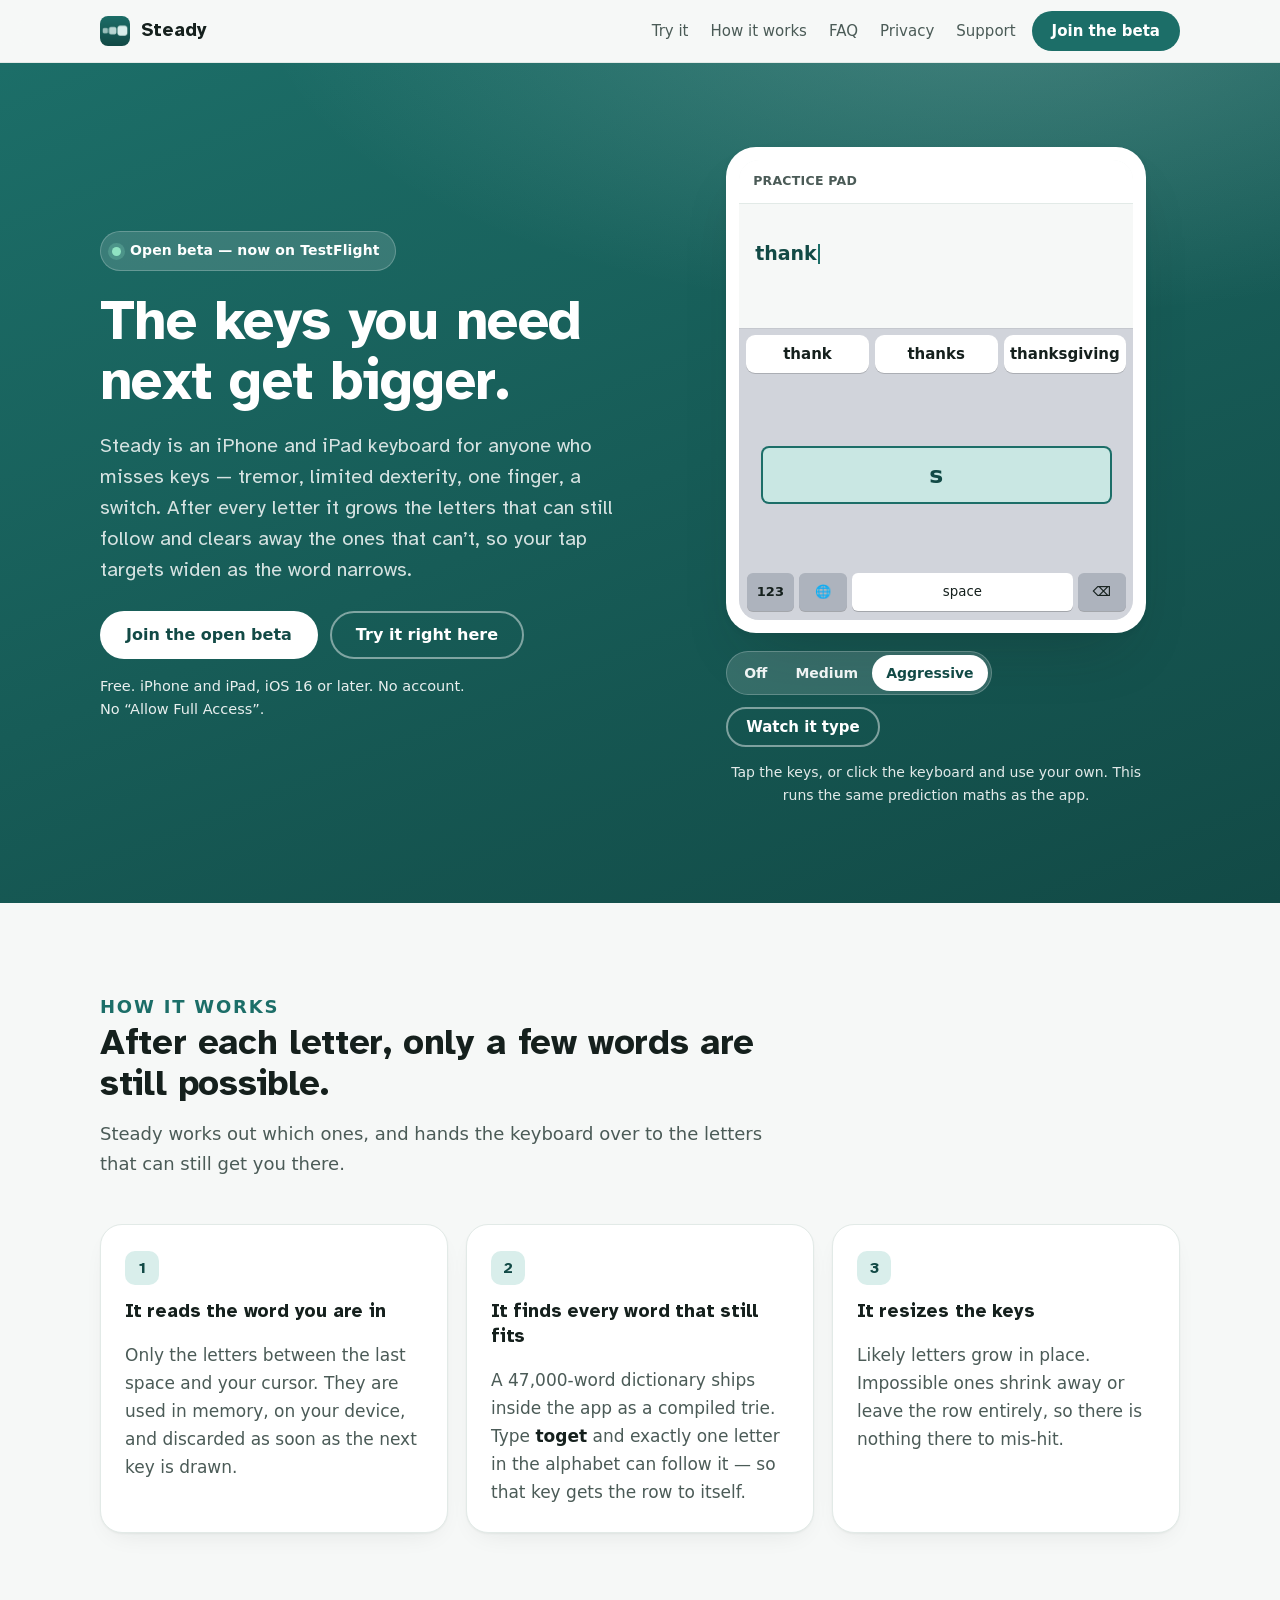
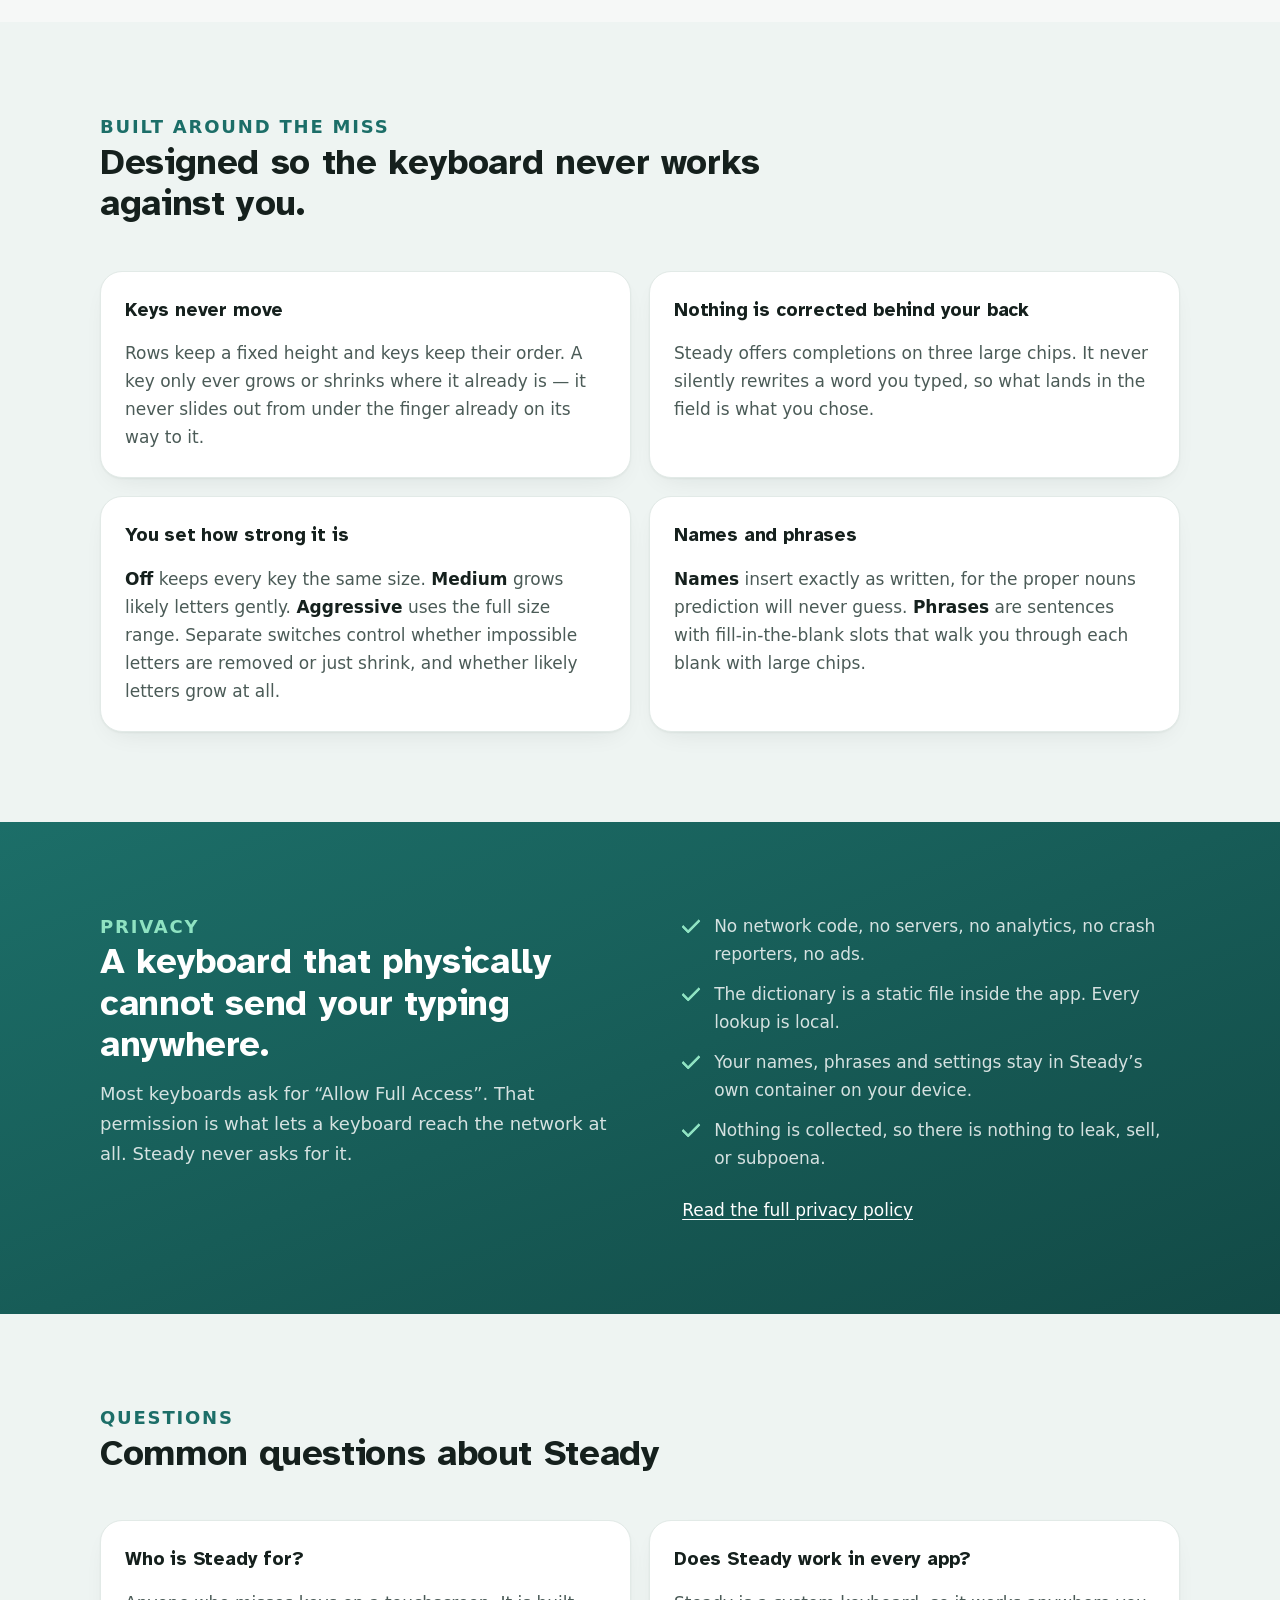
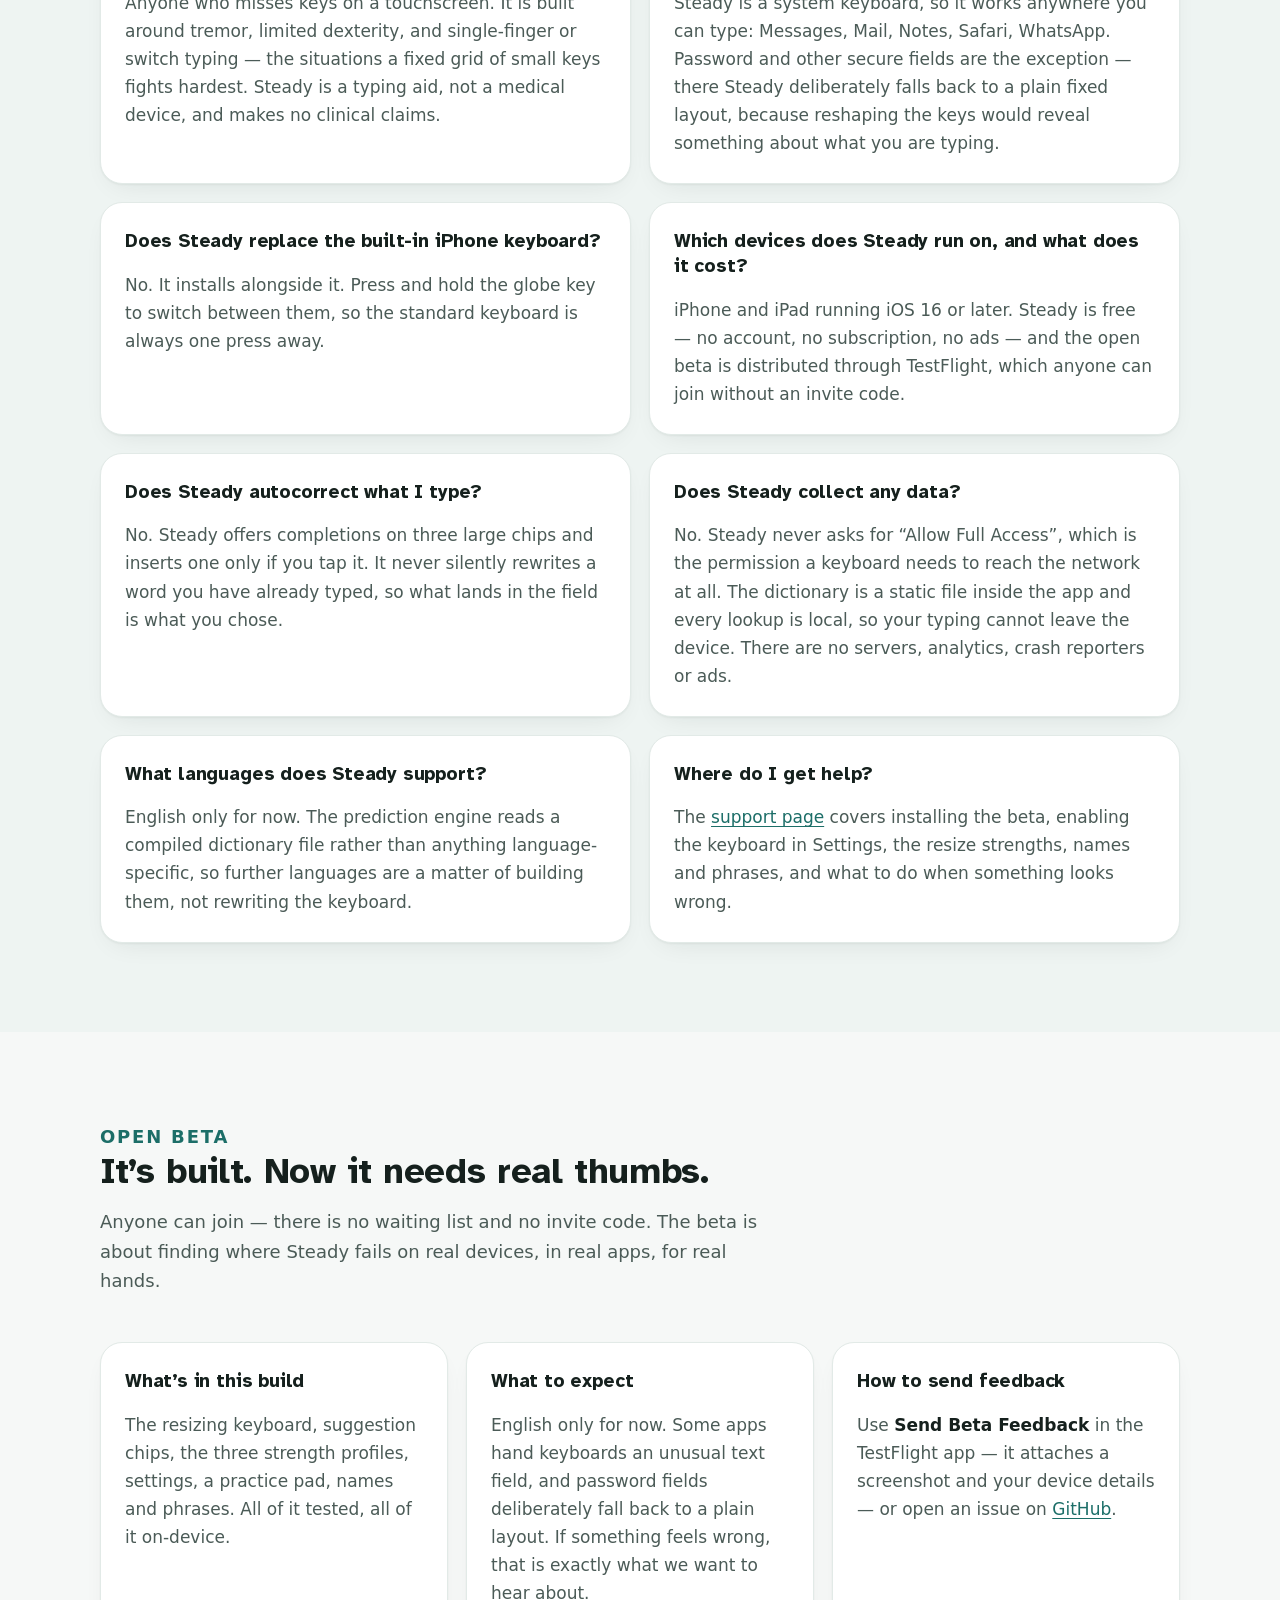
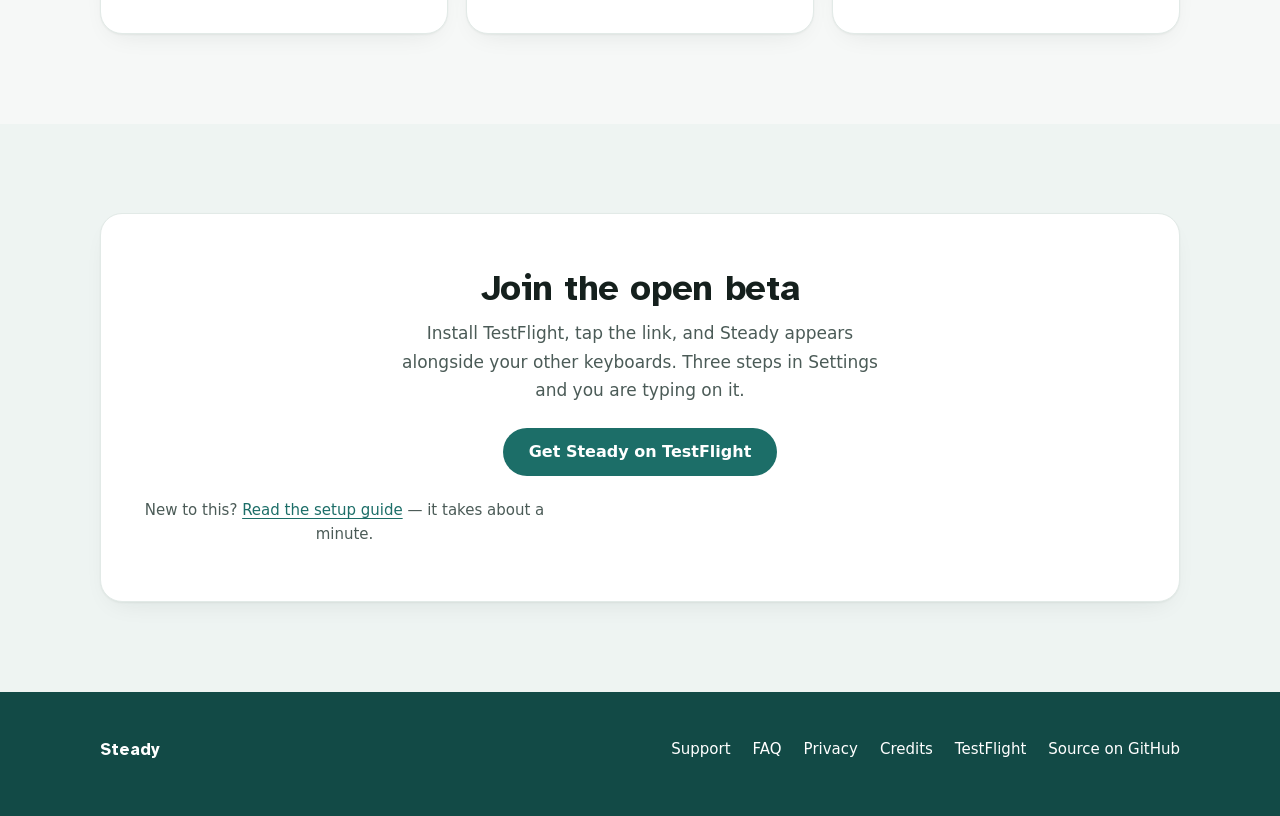
==== commit 59a34b0a: "Give the site the metadata search engines and link previews need The pages had canonical URLs and a " ====
--- a/docs/index.html
+++ b/docs/index.html
@@ -3,32 +3,176 @@
 <head>
 <meta charset="utf-8">
 <meta name="viewport" content="width=device-width, initial-scale=1">
-<title>Steady — a keyboard that reshapes itself as you type</title>
-<meta name="description" content="Steady is an iPhone and iPad keyboard for people who miss keys. After every letter it enlarges the letters that can still follow and removes the ones that can't. Now in open beta on TestFlight.">
+<title>Steady — an accessible iPhone keyboard that resizes its keys</title>
+<meta name="description" content="A free iPhone and iPad keyboard for people who miss keys — tremor, limited dexterity, one finger. After every letter, the keys that can still follow get bigger.">
 <link rel="canonical" href="https://steadykeyboard.com/">
+<meta name="robots" content="index, follow, max-image-preview:large, max-snippet:-1">
 <link rel="stylesheet" href="styles.css">
+<link rel="preload" href="fonts/atkinson-hyperlegible-700.woff2" as="font" type="font/woff2" crossorigin>
+<link rel="preload" href="fonts/atkinson-hyperlegible-400.woff2" as="font" type="font/woff2" crossorigin>
 <link rel="icon" href="icon.png" type="image/png">
 <link rel="apple-touch-icon" href="icon-180.png">
 <meta name="theme-color" content="#1C6E68">
+
 <meta property="og:type" content="website">
-<meta property="og:title" content="Steady — a keyboard that reshapes itself as you type">
-<meta property="og:description" content="An iPhone and iPad keyboard for people who miss keys. The letters that can come next get bigger. Now in open beta.">
+<meta property="og:site_name" content="Steady">
+<meta property="og:locale" content="en_GB">
+<meta property="og:title" content="Steady — an accessible iPhone keyboard that resizes its keys">
+<meta property="og:description" content="An iPhone and iPad keyboard for people who miss keys. The letters that can come next get bigger. Free, on-device, now in open beta.">
 <meta property="og:url" content="https://steadykeyboard.com/">
-<meta property="og:image" content="https://steadykeyboard.com/icon.png">
-<meta name="twitter:card" content="summary">
+<meta property="og:image" content="https://steadykeyboard.com/social-card.png">
+<meta property="og:image:width" content="1200">
+<meta property="og:image:height" content="630">
+<meta property="og:image:alt" content="Three iPhones showing Steady typing in Messages, filling in a phrase, and inserting a saved name.">
+<meta name="twitter:card" content="summary_large_image">
+<meta name="twitter:title" content="Steady — an accessible iPhone keyboard that resizes its keys">
+<meta name="twitter:description" content="An iPhone and iPad keyboard for people who miss keys. The letters that can come next get bigger. Free, on-device, now in open beta.">
+<meta name="twitter:image" content="https://steadykeyboard.com/social-card.png">
+<meta name="twitter:image:alt" content="Three iPhones showing Steady typing in Messages, filling in a phrase, and inserting a saved name.">
+
+<script type="application/ld+json">
+{
+  "@context": "https://schema.org",
+  "@graph": [
+    {
+      "@type": "WebSite",
+      "@id": "https://steadykeyboard.com/#website",
+      "url": "https://steadykeyboard.com/",
+      "name": "Steady",
+      "description": "An accessible iPhone and iPad keyboard that enlarges the keys that can come next.",
+      "inLanguage": "en",
+      "publisher": { "@id": "https://steadykeyboard.com/#publisher" }
+    },
+    {
+      "@type": "Organization",
+      "@id": "https://steadykeyboard.com/#publisher",
+      "name": "Steady",
+      "url": "https://steadykeyboard.com/",
+      "logo": "https://steadykeyboard.com/icon.png",
+      "sameAs": ["https://github.com/GabrielAboyDev/steady"]
+    },
+    {
+      "@type": "MobileApplication",
+      "@id": "https://steadykeyboard.com/#app",
+      "name": "Steady",
+      "alternateName": "Steady Keyboard",
+      "url": "https://steadykeyboard.com/",
+      "description": "Steady is an iPhone and iPad keyboard for people who miss keys. After every letter it enlarges the letters that can still follow and removes the ones that cannot, so tap targets widen as the word narrows. Everything runs on the device.",
+      "applicationCategory": "UtilitiesApplication",
+      "applicationSubCategory": "Keyboard",
+      "operatingSystem": "iOS 16.0 or later",
+      "installUrl": "https://testflight.apple.com/join/VVBRJSdn",
+      "softwareHelp": "https://steadykeyboard.com/support.html",
+      "privacyPolicy": "https://steadykeyboard.com/privacy.html",
+      "inLanguage": "en",
+      "isAccessibleForFree": true,
+      "accessibilityFeature": ["largeTouchTarget", "highContrastDisplay", "predictiveText"],
+      "accessibilityHazard": "none",
+      "accessibilityAPI": "ARIA",
+      "featureList": [
+        "Keys that can come next grow; keys that cannot shrink or leave the row",
+        "Three resize strengths: off, medium and aggressive",
+        "Three large word-completion chips, never a silent autocorrect",
+        "Saved names that insert exactly as written",
+        "Phrases with fill-in-the-blank slots",
+        "No network access and no \u201cAllow Full Access\u201d permission"
+      ],
+      "offers": {
+        "@type": "Offer",
+        "price": "0",
+        "priceCurrency": "USD",
+        "availability": "https://schema.org/InStock",
+        "url": "https://testflight.apple.com/join/VVBRJSdn"
+      },
+      "publisher": { "@id": "https://steadykeyboard.com/#publisher" }
+    },
+    {
+      "@type": "FAQPage",
+      "@id": "https://steadykeyboard.com/#faq",
+      "mainEntity": [
+        {
+          "@type": "Question",
+          "name": "Who is Steady for?",
+          "acceptedAnswer": {
+            "@type": "Answer",
+            "text": "Anyone who misses keys on a touchscreen. It is built around tremor, limited dexterity, and single-finger or switch typing \u2014 the situations a fixed grid of small keys fights hardest. Steady is a typing aid, not a medical device, and makes no clinical claims."
+          }
+        },
+        {
+          "@type": "Question",
+          "name": "Does Steady work in every app?",
+          "acceptedAnswer": {
+            "@type": "Answer",
+            "text": "Steady is a system keyboard, so it works anywhere you can type: Messages, Mail, Notes, Safari, WhatsApp. Password and other secure fields are the exception \u2014 there Steady deliberately falls back to a plain fixed layout, because reshaping the keys would reveal something about what you are typing."
+          }
+        },
+        {
+          "@type": "Question",
+          "name": "Does Steady replace the built-in iPhone keyboard?",
+          "acceptedAnswer": {
+            "@type": "Answer",
+            "text": "No. It installs alongside it. Press and hold the globe key to switch between them, so the standard keyboard is always one press away."
+          }
+        },
+        {
+          "@type": "Question",
+          "name": "Which devices does Steady run on, and what does it cost?",
+          "acceptedAnswer": {
+            "@type": "Answer",
+            "text": "iPhone and iPad running iOS 16 or later. Steady is free \u2014 no account, no subscription, no ads \u2014 and the open beta is distributed through TestFlight, which anyone can join without an invite code."
+          }
+        },
+        {
+          "@type": "Question",
+          "name": "Does Steady autocorrect what I type?",
+          "acceptedAnswer": {
+            "@type": "Answer",
+            "text": "No. Steady offers completions on three large chips and inserts one only if you tap it. It never silently rewrites a word you have already typed, so what lands in the field is what you chose."
+          }
+        },
+        {
+          "@type": "Question",
+          "name": "Does Steady collect any data?",
+          "acceptedAnswer": {
+            "@type": "Answer",
+            "text": "No. Steady never asks for \u201cAllow Full Access\u201d, which is the permission a keyboard needs to reach the network at all. The dictionary is a static file inside the app and every lookup is local, so your typing cannot leave the device. There are no servers, analytics, crash reporters or ads."
+          }
+        },
+        {
+          "@type": "Question",
+          "name": "What languages does Steady support?",
+          "acceptedAnswer": {
+            "@type": "Answer",
+            "text": "English only for now. The prediction engine reads a compiled dictionary file rather than anything language-specific, so further languages are a matter of building them, not rewriting the keyboard."
+          }
+        },
+        {
+          "@type": "Question",
+          "name": "Where do I get help?",
+          "acceptedAnswer": {
+            "@type": "Answer",
+            "text": "The support page at https://steadykeyboard.com/support.html covers installing the beta, enabling the keyboard in Settings, the resize strengths, names and phrases, and what to do when something looks wrong."
+          }
+        }
+      ]
+    }
+  ]
+}
+</script>
 </head>
 <body>
 <a class="skip" href="#main">Skip to content</a>
 
 <header class="topbar">
   <div class="wrap">
-    <a class="brand" href="index.html">
+    <a class="brand" href="/">
       <img src="icon.png" alt="" width="30" height="30">
       Steady
     </a>
     <nav class="navlinks" aria-label="Site">
       <a href="#demo">Try it</a>
       <a href="#how">How it works</a>
+      <a href="#faq">FAQ</a>
       <a href="#privacy">Privacy</a>
       <a href="support.html">Support</a>
     </nav>
@@ -169,6 +313,67 @@
   </div>
 </section>
 
+<section class="alt" id="faq">
+  <div class="wrap">
+    <div class="section-head">
+      <p class="eyebrow">Questions</p>
+      <h2>Common questions about Steady</h2>
+    </div>
+    <div class="cards two">
+      <div class="card">
+        <h3>Who is Steady for?</h3>
+        <p>Anyone who misses keys on a touchscreen. It is built around tremor, limited
+        dexterity, and single-finger or switch typing — the situations a fixed grid of
+        small keys fights hardest. Steady is a typing aid, not a medical device, and makes
+        no clinical claims.</p>
+      </div>
+      <div class="card">
+        <h3>Does Steady work in every app?</h3>
+        <p>Steady is a system keyboard, so it works anywhere you can type: Messages, Mail,
+        Notes, Safari, WhatsApp. Password and other secure fields are the exception —
+        there Steady deliberately falls back to a plain fixed layout, because reshaping the
+        keys would reveal something about what you are typing.</p>
+      </div>
+      <div class="card">
+        <h3>Does Steady replace the built-in iPhone keyboard?</h3>
+        <p>No. It installs alongside it. Press and hold the globe key to switch between
+        them, so the standard keyboard is always one press away.</p>
+      </div>
+      <div class="card">
+        <h3>Which devices does Steady run on, and what does it cost?</h3>
+        <p>iPhone and iPad running iOS 16 or later. Steady is free — no account, no
+        subscription, no ads — and the open beta is distributed through TestFlight,
+        which anyone can join without an invite code.</p>
+      </div>
+      <div class="card">
+        <h3>Does Steady autocorrect what I type?</h3>
+        <p>No. Steady offers completions on three large chips and inserts one only if you
+        tap it. It never silently rewrites a word you have already typed, so what lands in
+        the field is what you chose.</p>
+      </div>
+      <div class="card">
+        <h3>Does Steady collect any data?</h3>
+        <p>No. Steady never asks for “Allow Full Access”, which is the permission
+        a keyboard needs to reach the network at all. The dictionary is a static file inside
+        the app and every lookup is local, so your typing cannot leave the device. There are
+        no servers, analytics, crash reporters or ads.</p>
+      </div>
+      <div class="card">
+        <h3>What languages does Steady support?</h3>
+        <p>English only for now. The prediction engine reads a compiled dictionary file
+        rather than anything language-specific, so further languages are a matter of
+        building them, not rewriting the keyboard.</p>
+      </div>
+      <div class="card">
+        <h3>Where do I get help?</h3>
+        <p>The <a href="support.html">support page</a> covers installing the beta, enabling
+        the keyboard in Settings, the resize strengths, names and phrases, and what to do
+        when something looks wrong.</p>
+      </div>
+    </div>
+  </div>
+</section>
+
 <section id="beta">
   <div class="wrap">
     <div class="section-head">
@@ -221,6 +426,7 @@
     <span class="brand">Steady</span>
     <nav class="footer-links" aria-label="Footer">
       <a href="support.html">Support</a>
+      <a href="/#faq">FAQ</a>
       <a href="privacy.html">Privacy</a>
       <a href="support.html#credits">Credits</a>
       <a href="https://testflight.apple.com/join/VVBRJSdn">TestFlight</a>
